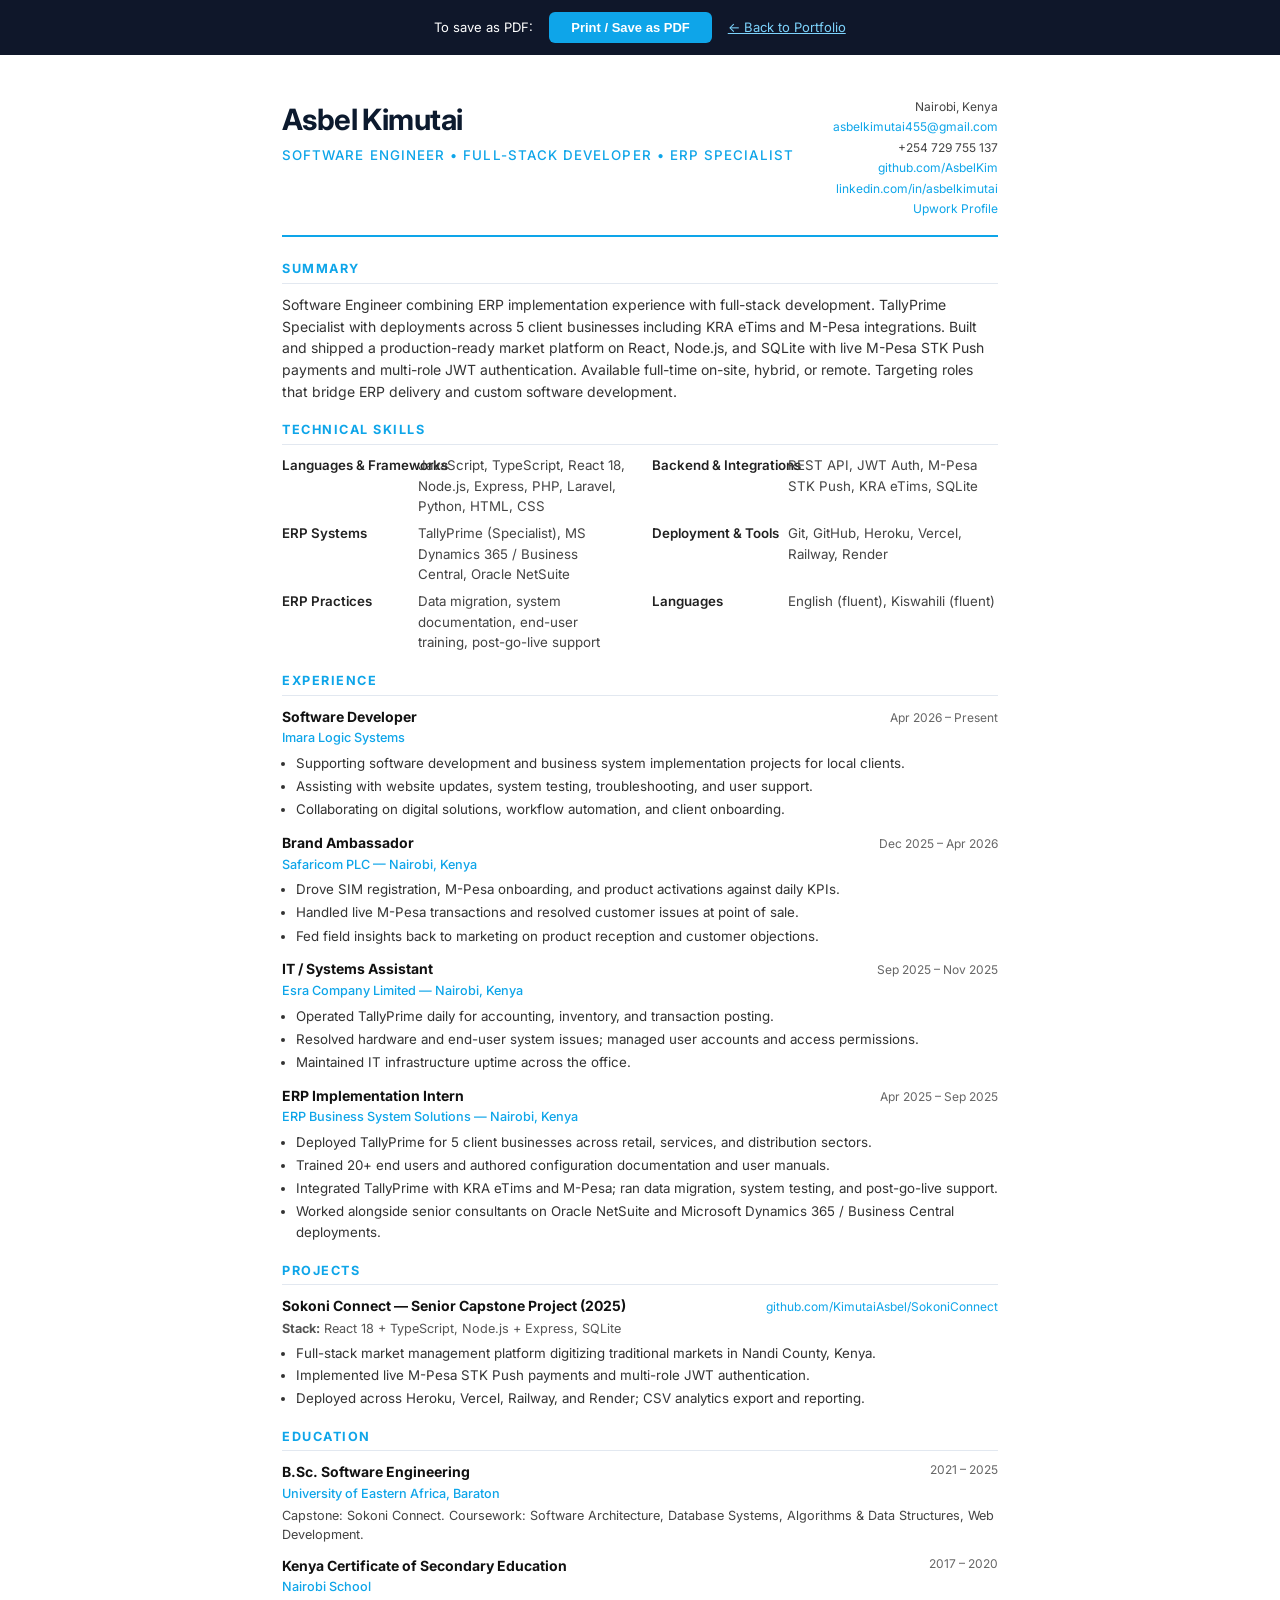
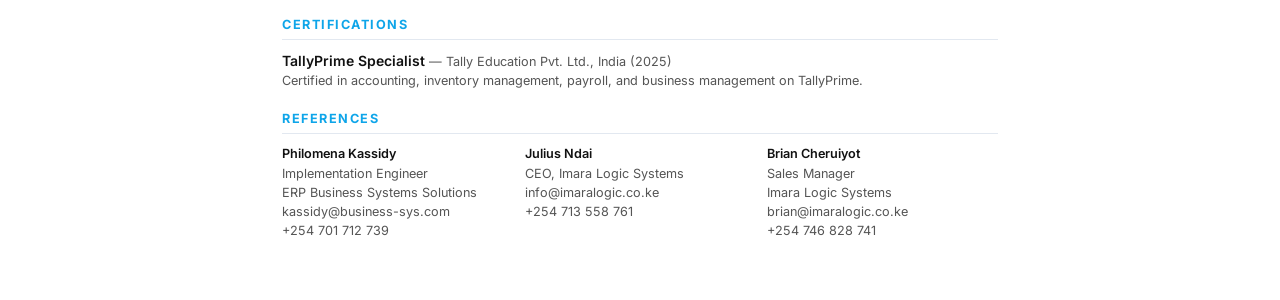
==== assets/cv.html @ 2aa05754 "Add hero photo, CV page, tech background, nav avatar & favicon - Added hero.jpg profile photo to cir" ====
<!DOCTYPE html>
<html lang="en">
<head>
  <meta charset="UTF-8" />
  <meta name="viewport" content="width=device-width, initial-scale=1.0" />
  <title>Asbel Kimutai — CV</title>
  <style>
    @import url('https://fonts.googleapis.com/css2?family=Inter:wght@300;400;500;600;700&display=swap');

    * { box-sizing: border-box; margin: 0; padding: 0; }

    body {
      font-family: 'Inter', Arial, sans-serif;
      background: #fff;
      color: #111;
      font-size: 10.5pt;
      line-height: 1.55;
    }

    .page {
      max-width: 820px;
      margin: 0 auto;
      padding: 42px 52px;
    }

    /* Header */
    .cv-header {
      display: flex;
      justify-content: space-between;
      align-items: flex-start;
      border-bottom: 2.5px solid #0ea5e9;
      padding-bottom: 16px;
      margin-bottom: 22px;
      gap: 1rem;
    }

    .cv-header-left h1 {
      font-size: 22pt;
      font-weight: 700;
      color: #0c1a2e;
      letter-spacing: -0.02em;
    }
    .cv-header-left .title {
      font-size: 10pt;
      font-weight: 500;
      color: #0ea5e9;
      letter-spacing: 0.08em;
      text-transform: uppercase;
      margin-top: 3px;
    }

    .cv-header-right {
      text-align: right;
      font-size: 9pt;
      color: #444;
      line-height: 1.7;
    }
    .cv-header-right a { color: #0ea5e9; text-decoration: none; }

    /* Section */
    .cv-section { margin-bottom: 18px; }
    .cv-section h2 {
      font-size: 9.5pt;
      font-weight: 700;
      letter-spacing: 0.12em;
      text-transform: uppercase;
      color: #0ea5e9;
      border-bottom: 1px solid #e2e8f0;
      padding-bottom: 4px;
      margin-bottom: 10px;
    }

    /* Summary */
    .summary p { color: #333; }

    /* Experience */
    .job { margin-bottom: 12px; }
    .job-header { display: flex; justify-content: space-between; align-items: baseline; }
    .job-title { font-weight: 700; font-size: 10.5pt; }
    .job-date { font-size: 9pt; color: #666; white-space: nowrap; }
    .job-company { color: #0ea5e9; font-size: 9.5pt; font-weight: 500; margin: 1px 0 5px; }
    .job ul { padding-left: 14px; list-style: disc; }
    .job li { margin-bottom: 2.5px; color: #333; font-size: 10pt; }

    /* Skills */
    .skills-grid {
      display: grid;
      grid-template-columns: 1fr 1fr;
      gap: 6px 24px;
    }
    .skill-row { display: flex; gap: 6px; align-items: baseline; font-size: 10pt; }
    .skill-label { font-weight: 600; white-space: nowrap; min-width: 130px; color: #222; }
    .skill-value { color: #444; }

    /* Education */
    .edu-item { margin-bottom: 10px; }
    .edu-header { display: flex; justify-content: space-between; }
    .edu-degree { font-weight: 700; }
    .edu-date { font-size: 9pt; color: #666; }
    .edu-school { color: #0ea5e9; font-size: 9.5pt; font-weight: 500; margin: 1px 0 2px; }
    .edu-note { color: #444; font-size: 9.5pt; }

    /* Project */
    .project-item { margin-bottom: 10px; }
    .project-header { display: flex; justify-content: space-between; align-items: baseline; }
    .project-name { font-weight: 700; }
    .project-link { font-size: 9pt; color: #0ea5e9; }
    .project-stack { color: #555; font-size: 9.5pt; margin: 2px 0 4px; }
    .project-item ul { padding-left: 14px; list-style: disc; }
    .project-item li { color: #333; font-size: 10pt; margin-bottom: 2px; }

    /* Cert */
    .cert-item { margin-bottom: 6px; }
    .cert-name { font-weight: 600; }
    .cert-issuer { color: #555; font-size: 9.5pt; }

    /* References */
    .refs-grid {
      display: grid;
      grid-template-columns: 1fr 1fr 1fr;
      gap: 12px;
    }
    .ref-item { font-size: 9.5pt; }
    .ref-item strong { display: block; font-weight: 600; margin-bottom: 1px; }
    .ref-item p { color: #555; line-height: 1.5; }

    /* Print */
    @media print {
      body { font-size: 10pt; }
      .page { padding: 28px 38px; max-width: 100%; }
      .no-print { display: none; }
      a { color: #0ea5e9 !important; }
    }

    /* Print button (screen only) */
    .print-bar {
      background: #0f172a;
      color: #fff;
      text-align: center;
      padding: 12px;
      font-family: 'Inter', Arial, sans-serif;
      font-size: 13px;
    }
    .print-bar button {
      background: #0ea5e9;
      color: #fff;
      border: none;
      padding: 8px 22px;
      border-radius: 6px;
      font-size: 13px;
      font-weight: 600;
      cursor: pointer;
      margin-left: 12px;
    }
    .print-bar button:hover { background: #0284c7; }
    @media print { .print-bar { display: none; } }
  </style>
</head>
<body>

  <div class="print-bar no-print">
    To save as PDF: <button onclick="window.print()">Print / Save as PDF</button>
    &nbsp;&nbsp; <a href="../index.html" style="color:#7dd3fc;">← Back to Portfolio</a>
  </div>

  <div class="page">

    <!-- HEADER -->
    <div class="cv-header">
      <div class="cv-header-left">
        <h1>Asbel Kimutai</h1>
        <p class="title">Software Engineer &bull; Full-Stack Developer &bull; ERP Specialist</p>
      </div>
      <div class="cv-header-right">
        <p>Nairobi, Kenya</p>
        <p><a href="mailto:asbelkimutai455@gmail.com">asbelkimutai455@gmail.com</a></p>
        <p>+254 729 755 137</p>
        <p><a href="https://github.com/AsbelKim">github.com/AsbelKim</a></p>
        <p><a href="https://www.linkedin.com/in/asbelkimutai">linkedin.com/in/asbelkimutai</a></p>
        <p><a href="https://www.upwork.com/freelancers/~01102719288a568b07">Upwork Profile</a></p>
      </div>
    </div>

    <!-- SUMMARY -->
    <div class="cv-section summary">
      <h2>Summary</h2>
      <p>Software Engineer combining ERP implementation experience with full-stack development. TallyPrime Specialist with deployments across 5 client businesses including KRA eTims and M-Pesa integrations. Built and shipped a production-ready market platform on React, Node.js, and SQLite with live M-Pesa STK Push payments and multi-role JWT authentication. Available full-time on-site, hybrid, or remote. Targeting roles that bridge ERP delivery and custom software development.</p>
    </div>

    <!-- SKILLS -->
    <div class="cv-section">
      <h2>Technical Skills</h2>
      <div class="skills-grid">
        <div class="skill-row"><span class="skill-label">Languages & Frameworks</span><span class="skill-value">JavaScript, TypeScript, React 18, Node.js, Express, PHP, Laravel, Python, HTML, CSS</span></div>
        <div class="skill-row"><span class="skill-label">Backend & Integrations</span><span class="skill-value">REST API, JWT Auth, M-Pesa STK Push, KRA eTims, SQLite</span></div>
        <div class="skill-row"><span class="skill-label">ERP Systems</span><span class="skill-value">TallyPrime (Specialist), MS Dynamics 365 / Business Central, Oracle NetSuite</span></div>
        <div class="skill-row"><span class="skill-label">Deployment & Tools</span><span class="skill-value">Git, GitHub, Heroku, Vercel, Railway, Render</span></div>
        <div class="skill-row"><span class="skill-label">ERP Practices</span><span class="skill-value">Data migration, system documentation, end-user training, post-go-live support</span></div>
        <div class="skill-row"><span class="skill-label">Languages</span><span class="skill-value">English (fluent), Kiswahili (fluent)</span></div>
      </div>
    </div>

    <!-- EXPERIENCE -->
    <div class="cv-section">
      <h2>Experience</h2>

      <div class="job">
        <div class="job-header">
          <span class="job-title">Software Developer</span>
          <span class="job-date">Apr 2026 – Present</span>
        </div>
        <p class="job-company">Imara Logic Systems</p>
        <ul>
          <li>Supporting software development and business system implementation projects for local clients.</li>
          <li>Assisting with website updates, system testing, troubleshooting, and user support.</li>
          <li>Collaborating on digital solutions, workflow automation, and client onboarding.</li>
        </ul>
      </div>

      <div class="job">
        <div class="job-header">
          <span class="job-title">Brand Ambassador</span>
          <span class="job-date">Dec 2025 – Apr 2026</span>
        </div>
        <p class="job-company">Safaricom PLC — Nairobi, Kenya</p>
        <ul>
          <li>Drove SIM registration, M-Pesa onboarding, and product activations against daily KPIs.</li>
          <li>Handled live M-Pesa transactions and resolved customer issues at point of sale.</li>
          <li>Fed field insights back to marketing on product reception and customer objections.</li>
        </ul>
      </div>

      <div class="job">
        <div class="job-header">
          <span class="job-title">IT / Systems Assistant</span>
          <span class="job-date">Sep 2025 – Nov 2025</span>
        </div>
        <p class="job-company">Esra Company Limited — Nairobi, Kenya</p>
        <ul>
          <li>Operated TallyPrime daily for accounting, inventory, and transaction posting.</li>
          <li>Resolved hardware and end-user system issues; managed user accounts and access permissions.</li>
          <li>Maintained IT infrastructure uptime across the office.</li>
        </ul>
      </div>

      <div class="job">
        <div class="job-header">
          <span class="job-title">ERP Implementation Intern</span>
          <span class="job-date">Apr 2025 – Sep 2025</span>
        </div>
        <p class="job-company">ERP Business System Solutions — Nairobi, Kenya</p>
        <ul>
          <li>Deployed TallyPrime for 5 client businesses across retail, services, and distribution sectors.</li>
          <li>Trained 20+ end users and authored configuration documentation and user manuals.</li>
          <li>Integrated TallyPrime with KRA eTims and M-Pesa; ran data migration, system testing, and post-go-live support.</li>
          <li>Worked alongside senior consultants on Oracle NetSuite and Microsoft Dynamics 365 / Business Central deployments.</li>
        </ul>
      </div>
    </div>

    <!-- PROJECT -->
    <div class="cv-section">
      <h2>Projects</h2>
      <div class="project-item">
        <div class="project-header">
          <span class="project-name">Sokoni Connect — Senior Capstone Project (2025)</span>
          <span class="project-link">github.com/KimutaiAsbel/SokoniConnect</span>
        </div>
        <p class="project-stack"><strong>Stack:</strong> React 18 + TypeScript, Node.js + Express, SQLite</p>
        <ul>
          <li>Full-stack market management platform digitizing traditional markets in Nandi County, Kenya.</li>
          <li>Implemented live M-Pesa STK Push payments and multi-role JWT authentication.</li>
          <li>Deployed across Heroku, Vercel, Railway, and Render; CSV analytics export and reporting.</li>
        </ul>
      </div>
    </div>

    <!-- EDUCATION -->
    <div class="cv-section">
      <h2>Education</h2>
      <div class="edu-item">
        <div class="edu-header">
          <span class="edu-degree">B.Sc. Software Engineering</span>
          <span class="edu-date">2021 – 2025</span>
        </div>
        <p class="edu-school">University of Eastern Africa, Baraton</p>
        <p class="edu-note">Capstone: Sokoni Connect. Coursework: Software Architecture, Database Systems, Algorithms & Data Structures, Web Development.</p>
      </div>
      <div class="edu-item">
        <div class="edu-header">
          <span class="edu-degree">Kenya Certificate of Secondary Education</span>
          <span class="edu-date">2017 – 2020</span>
        </div>
        <p class="edu-school">Nairobi School</p>
      </div>
    </div>

    <!-- CERTIFICATIONS -->
    <div class="cv-section">
      <h2>Certifications</h2>
      <div class="cert-item">
        <span class="cert-name">TallyPrime Specialist</span>
        <span class="cert-issuer"> — Tally Education Pvt. Ltd., India (2025)</span>
        <p style="color:#555;font-size:9.5pt;">Certified in accounting, inventory management, payroll, and business management on TallyPrime.</p>
      </div>
    </div>

    <!-- REFERENCES -->
    <div class="cv-section">
      <h2>References</h2>
      <div class="refs-grid">
        <div class="ref-item">
          <strong>Philomena Kassidy</strong>
          <p>Implementation Engineer<br>ERP Business Systems Solutions<br>kassidy@business-sys.com<br>+254 701 712 739</p>
        </div>
        <div class="ref-item">
          <strong>Julius Ndai</strong>
          <p>CEO, Imara Logic Systems<br>info@imaralogic.co.ke<br>+254 713 558 761</p>
        </div>
        <div class="ref-item">
          <strong>Brian Cheruiyot</strong>
          <p>Sales Manager<br>Imara Logic Systems<br>brian@imaralogic.co.ke<br>+254 746 828 741</p>
        </div>
      </div>
    </div>

  </div>
</body>
</html>
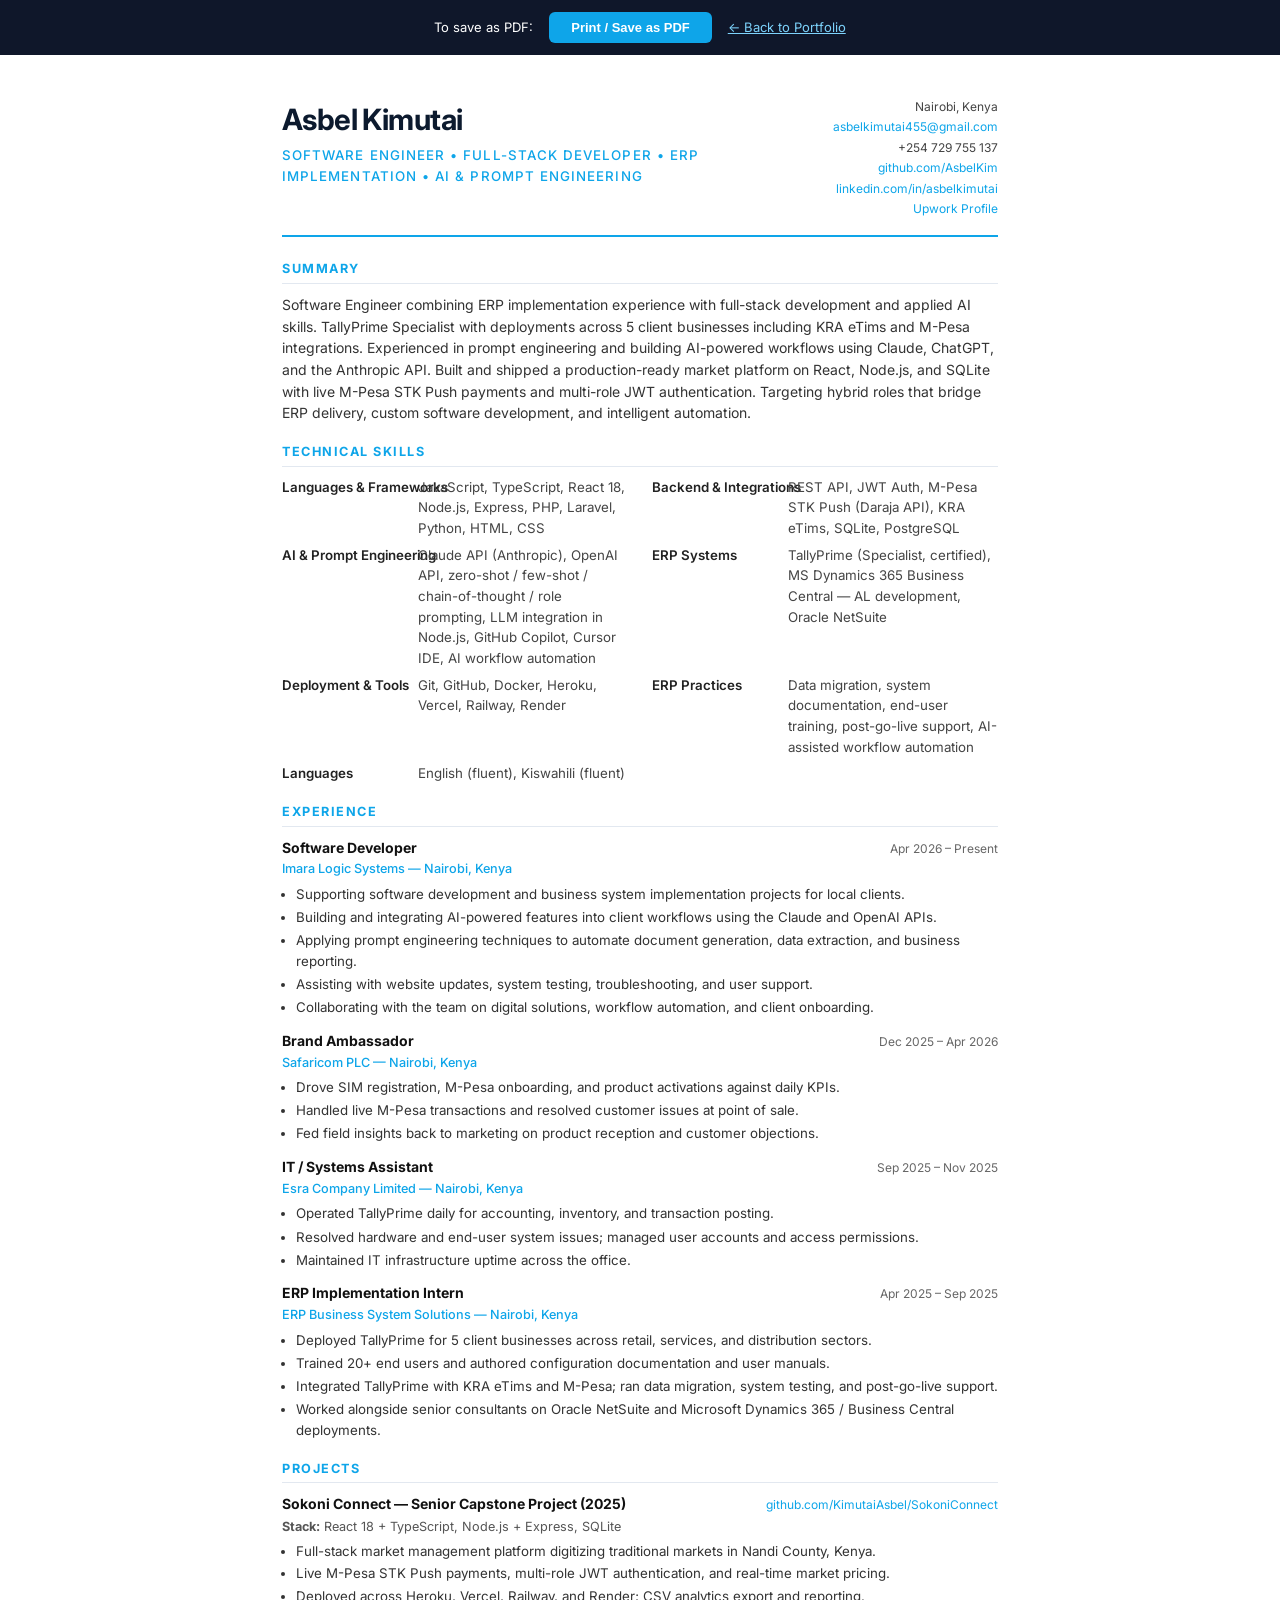
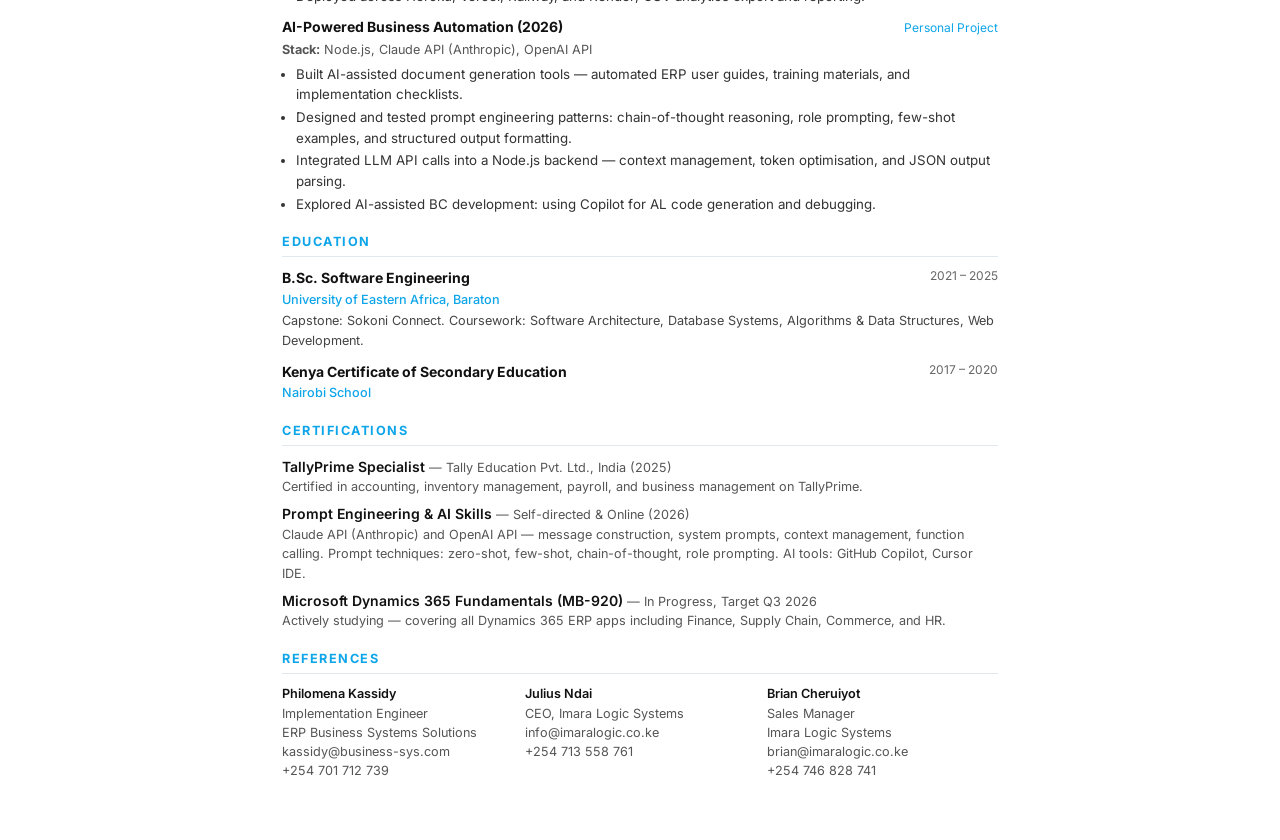
==== commit c65f3806: "Update portfolio and CV with AI and prompt engineering skills - Add AI & Prompt Engineering to hero " ====
--- a/assets/cv.html
+++ b/assets/cv.html
@@ -169,7 +169,7 @@
     <div class="cv-header">
       <div class="cv-header-left">
         <h1>Asbel Kimutai</h1>
-        <p class="title">Software Engineer &bull; Full-Stack Developer &bull; ERP Specialist</p>
+        <p class="title">Software Engineer &bull; Full-Stack Developer &bull; ERP Implementation &bull; AI &amp; Prompt Engineering</p>
       </div>
       <div class="cv-header-right">
         <p>Nairobi, Kenya</p>
@@ -184,7 +184,7 @@
     <!-- SUMMARY -->
     <div class="cv-section summary">
       <h2>Summary</h2>
-      <p>Software Engineer combining ERP implementation experience with full-stack development. TallyPrime Specialist with deployments across 5 client businesses including KRA eTims and M-Pesa integrations. Built and shipped a production-ready market platform on React, Node.js, and SQLite with live M-Pesa STK Push payments and multi-role JWT authentication. Available full-time on-site, hybrid, or remote. Targeting roles that bridge ERP delivery and custom software development.</p>
+      <p>Software Engineer combining ERP implementation experience with full-stack development and applied AI skills. TallyPrime Specialist with deployments across 5 client businesses including KRA eTims and M-Pesa integrations. Experienced in prompt engineering and building AI-powered workflows using Claude, ChatGPT, and the Anthropic API. Built and shipped a production-ready market platform on React, Node.js, and SQLite with live M-Pesa STK Push payments and multi-role JWT authentication. Targeting hybrid roles that bridge ERP delivery, custom software development, and intelligent automation.</p>
     </div>
 
     <!-- SKILLS -->
@@ -192,10 +192,11 @@
       <h2>Technical Skills</h2>
       <div class="skills-grid">
         <div class="skill-row"><span class="skill-label">Languages & Frameworks</span><span class="skill-value">JavaScript, TypeScript, React 18, Node.js, Express, PHP, Laravel, Python, HTML, CSS</span></div>
-        <div class="skill-row"><span class="skill-label">Backend & Integrations</span><span class="skill-value">REST API, JWT Auth, M-Pesa STK Push, KRA eTims, SQLite</span></div>
-        <div class="skill-row"><span class="skill-label">ERP Systems</span><span class="skill-value">TallyPrime (Specialist), MS Dynamics 365 / Business Central, Oracle NetSuite</span></div>
-        <div class="skill-row"><span class="skill-label">Deployment & Tools</span><span class="skill-value">Git, GitHub, Heroku, Vercel, Railway, Render</span></div>
-        <div class="skill-row"><span class="skill-label">ERP Practices</span><span class="skill-value">Data migration, system documentation, end-user training, post-go-live support</span></div>
+        <div class="skill-row"><span class="skill-label">Backend & Integrations</span><span class="skill-value">REST API, JWT Auth, M-Pesa STK Push (Daraja API), KRA eTims, SQLite, PostgreSQL</span></div>
+        <div class="skill-row"><span class="skill-label">AI & Prompt Engineering</span><span class="skill-value">Claude API (Anthropic), OpenAI API, zero-shot / few-shot / chain-of-thought / role prompting, LLM integration in Node.js, GitHub Copilot, Cursor IDE, AI workflow automation</span></div>
+        <div class="skill-row"><span class="skill-label">ERP Systems</span><span class="skill-value">TallyPrime (Specialist, certified), MS Dynamics 365 Business Central — AL development, Oracle NetSuite</span></div>
+        <div class="skill-row"><span class="skill-label">Deployment & Tools</span><span class="skill-value">Git, GitHub, Docker, Heroku, Vercel, Railway, Render</span></div>
+        <div class="skill-row"><span class="skill-label">ERP Practices</span><span class="skill-value">Data migration, system documentation, end-user training, post-go-live support, AI-assisted workflow automation</span></div>
         <div class="skill-row"><span class="skill-label">Languages</span><span class="skill-value">English (fluent), Kiswahili (fluent)</span></div>
       </div>
     </div>
@@ -209,11 +210,13 @@
           <span class="job-title">Software Developer</span>
           <span class="job-date">Apr 2026 – Present</span>
         </div>
-        <p class="job-company">Imara Logic Systems</p>
+        <p class="job-company">Imara Logic Systems — Nairobi, Kenya</p>
         <ul>
           <li>Supporting software development and business system implementation projects for local clients.</li>
+          <li>Building and integrating AI-powered features into client workflows using the Claude and OpenAI APIs.</li>
+          <li>Applying prompt engineering techniques to automate document generation, data extraction, and business reporting.</li>
           <li>Assisting with website updates, system testing, troubleshooting, and user support.</li>
-          <li>Collaborating on digital solutions, workflow automation, and client onboarding.</li>
+          <li>Collaborating with the team on digital solutions, workflow automation, and client onboarding.</li>
         </ul>
       </div>
 
@@ -269,8 +272,21 @@
         <p class="project-stack"><strong>Stack:</strong> React 18 + TypeScript, Node.js + Express, SQLite</p>
         <ul>
           <li>Full-stack market management platform digitizing traditional markets in Nandi County, Kenya.</li>
-          <li>Implemented live M-Pesa STK Push payments and multi-role JWT authentication.</li>
+          <li>Live M-Pesa STK Push payments, multi-role JWT authentication, and real-time market pricing.</li>
           <li>Deployed across Heroku, Vercel, Railway, and Render; CSV analytics export and reporting.</li>
+        </ul>
+      </div>
+      <div class="project-item">
+        <div class="project-header">
+          <span class="project-name">AI-Powered Business Automation (2026)</span>
+          <span class="project-link">Personal Project</span>
+        </div>
+        <p class="project-stack"><strong>Stack:</strong> Node.js, Claude API (Anthropic), OpenAI API</p>
+        <ul>
+          <li>Built AI-assisted document generation tools — automated ERP user guides, training materials, and implementation checklists.</li>
+          <li>Designed and tested prompt engineering patterns: chain-of-thought reasoning, role prompting, few-shot examples, and structured output formatting.</li>
+          <li>Integrated LLM API calls into a Node.js backend — context management, token optimisation, and JSON output parsing.</li>
+          <li>Explored AI-assisted BC development: using Copilot for AL code generation and debugging.</li>
         </ul>
       </div>
     </div>
@@ -303,6 +319,16 @@
         <span class="cert-issuer"> — Tally Education Pvt. Ltd., India (2025)</span>
         <p style="color:#555;font-size:9.5pt;">Certified in accounting, inventory management, payroll, and business management on TallyPrime.</p>
       </div>
+      <div class="cert-item">
+        <span class="cert-name">Prompt Engineering &amp; AI Skills</span>
+        <span class="cert-issuer"> — Self-directed &amp; Online (2026)</span>
+        <p style="color:#555;font-size:9.5pt;">Claude API (Anthropic) and OpenAI API — message construction, system prompts, context management, function calling. Prompt techniques: zero-shot, few-shot, chain-of-thought, role prompting. AI tools: GitHub Copilot, Cursor IDE.</p>
+      </div>
+      <div class="cert-item">
+        <span class="cert-name">Microsoft Dynamics 365 Fundamentals (MB-920)</span>
+        <span class="cert-issuer"> — In Progress, Target Q3 2026</span>
+        <p style="color:#555;font-size:9.5pt;">Actively studying — covering all Dynamics 365 ERP apps including Finance, Supply Chain, Commerce, and HR.</p>
+      </div>
     </div>
 
     <!-- REFERENCES -->
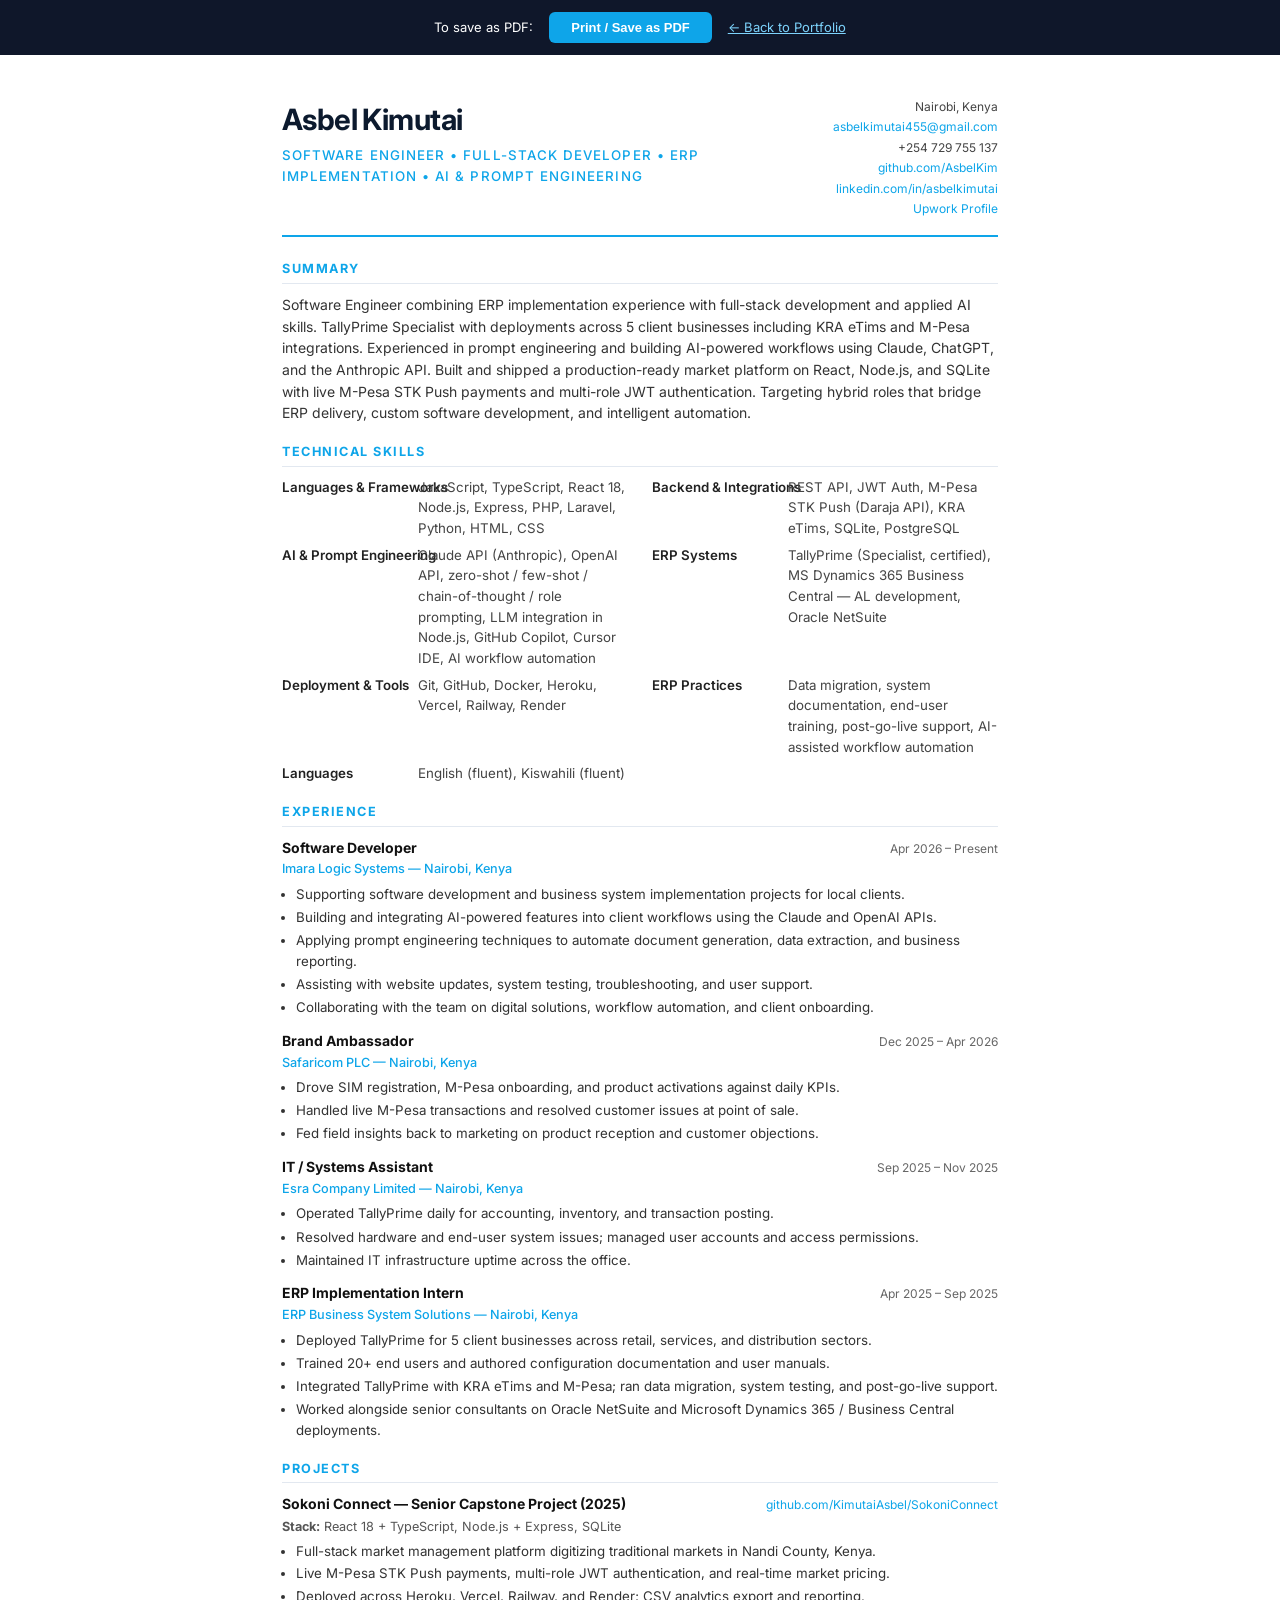
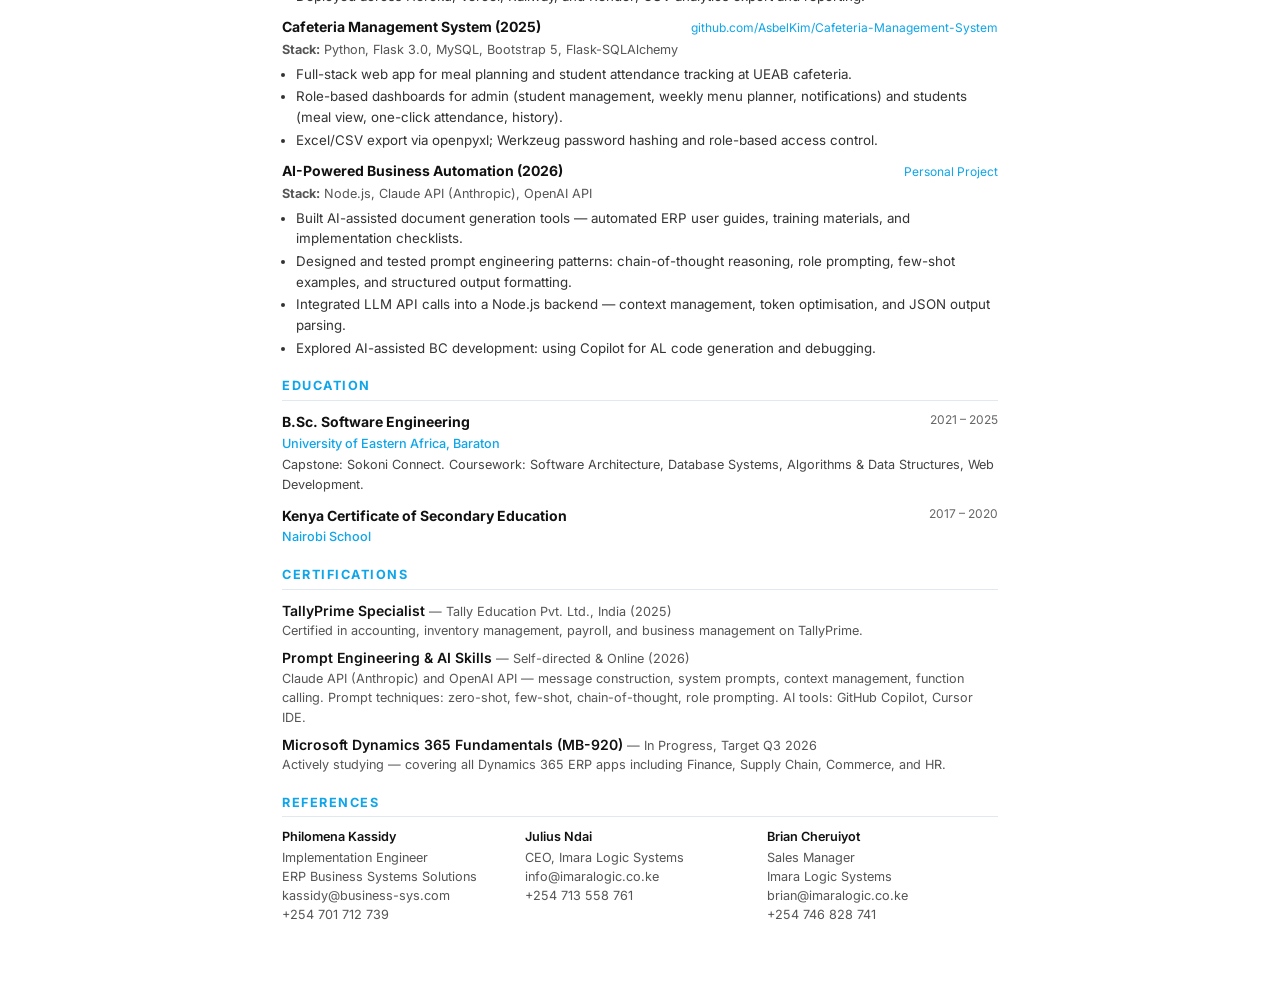
==== commit cb1e1f95: "Add Cafeteria Management System project + redesign project cards - New project card: UEAB Cafeteria " ====
--- a/assets/cv.html
+++ b/assets/cv.html
@@ -278,6 +278,18 @@
       </div>
       <div class="project-item">
         <div class="project-header">
+          <span class="project-name">Cafeteria Management System (2025)</span>
+          <span class="project-link">github.com/AsbelKim/Cafeteria-Management-System</span>
+        </div>
+        <p class="project-stack"><strong>Stack:</strong> Python, Flask 3.0, MySQL, Bootstrap 5, Flask-SQLAlchemy</p>
+        <ul>
+          <li>Full-stack web app for meal planning and student attendance tracking at UEAB cafeteria.</li>
+          <li>Role-based dashboards for admin (student management, weekly menu planner, notifications) and students (meal view, one-click attendance, history).</li>
+          <li>Excel/CSV export via openpyxl; Werkzeug password hashing and role-based access control.</li>
+        </ul>
+      </div>
+      <div class="project-item">
+        <div class="project-header">
           <span class="project-name">AI-Powered Business Automation (2026)</span>
           <span class="project-link">Personal Project</span>
         </div>
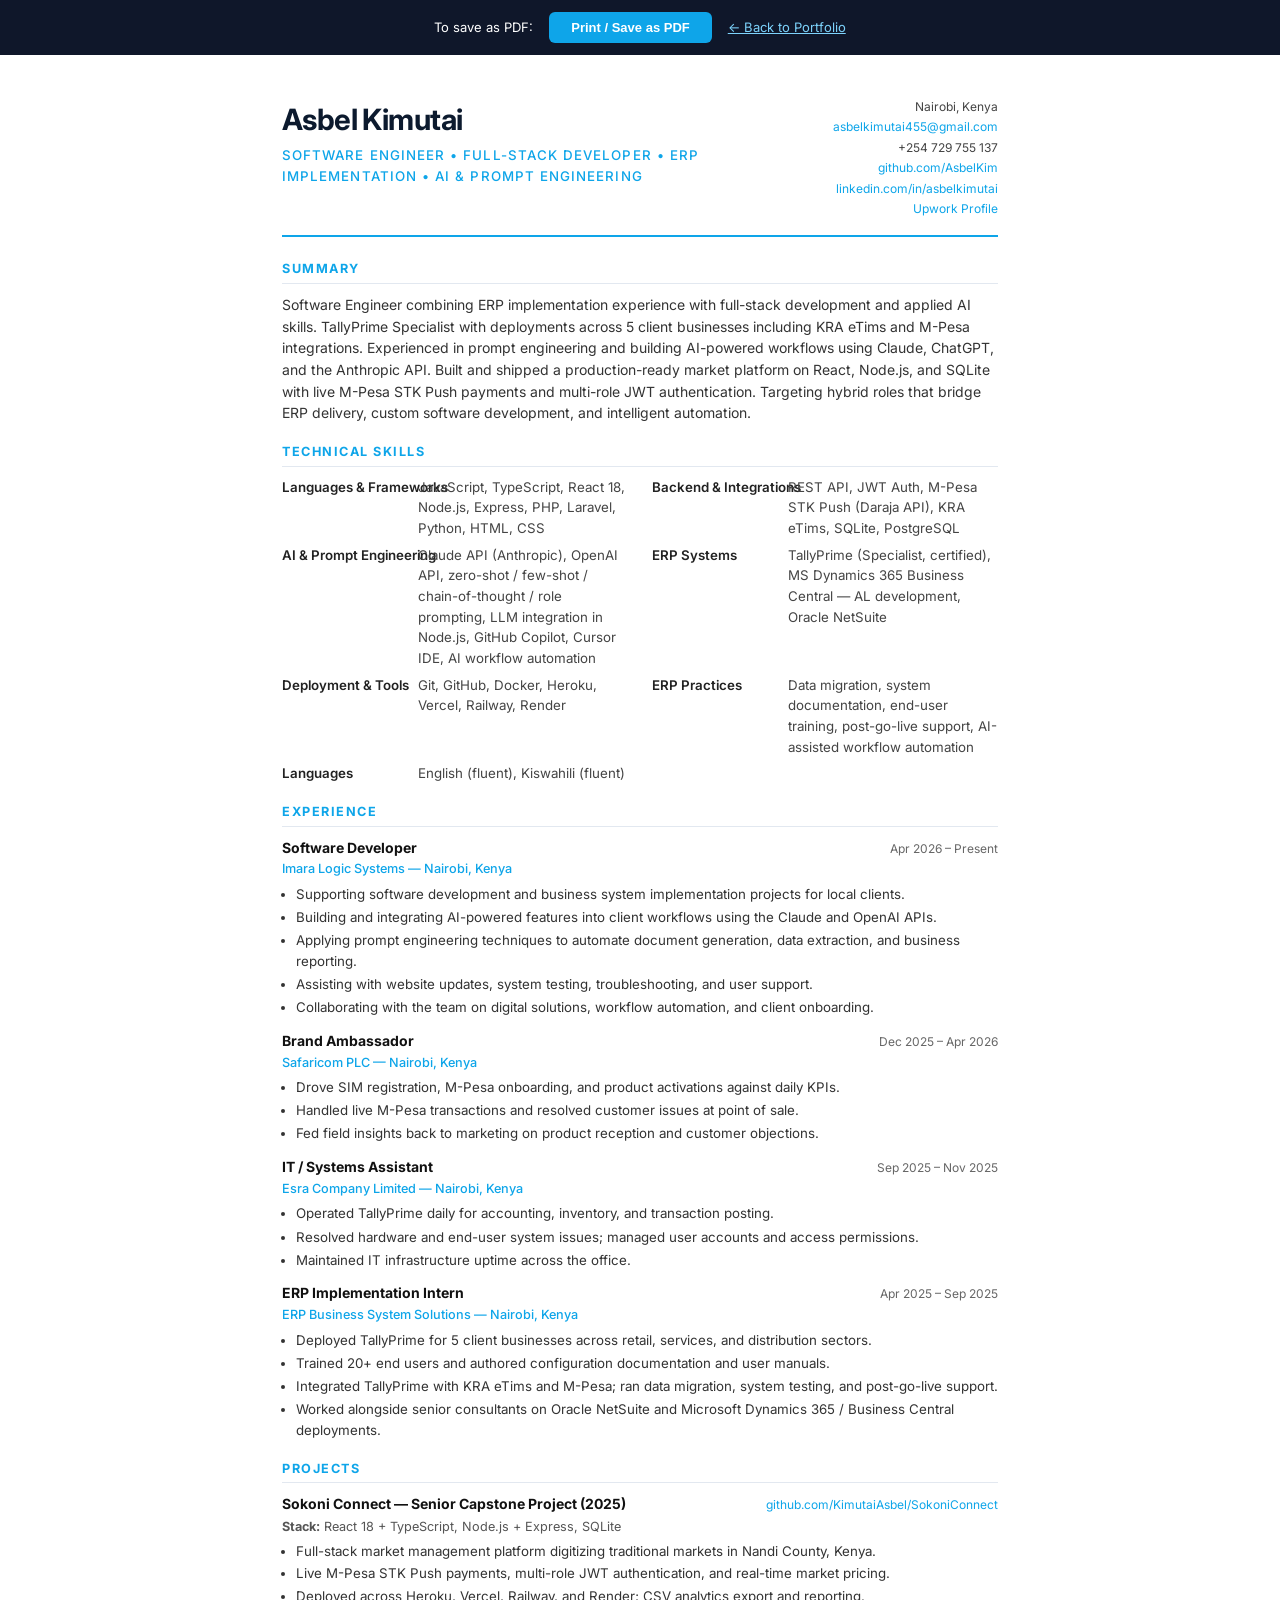
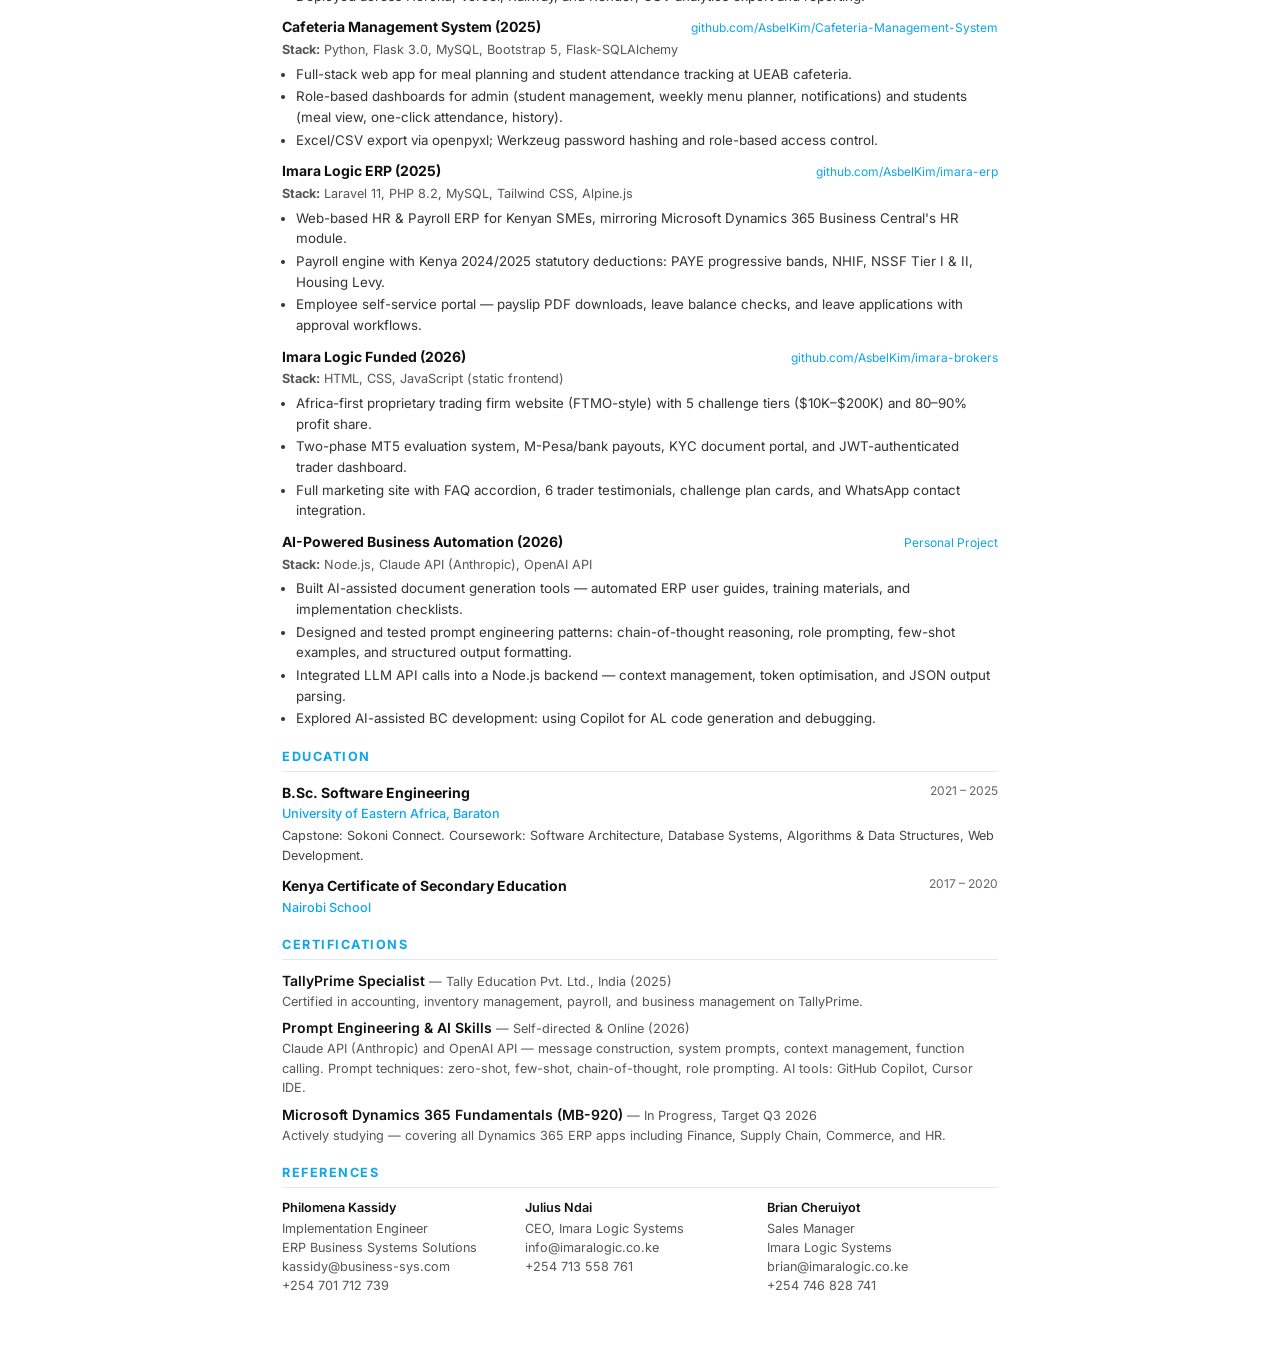
==== commit e522252e: "Add Imara Logic ERP and Imara Logic Funded project cards - Imara Logic ERP: Laravel 11 / PHP 8.2 HR " ====
--- a/assets/cv.html
+++ b/assets/cv.html
@@ -290,6 +290,30 @@
       </div>
       <div class="project-item">
         <div class="project-header">
+          <span class="project-name">Imara Logic ERP (2025)</span>
+          <span class="project-link">github.com/AsbelKim/imara-erp</span>
+        </div>
+        <p class="project-stack"><strong>Stack:</strong> Laravel 11, PHP 8.2, MySQL, Tailwind CSS, Alpine.js</p>
+        <ul>
+          <li>Web-based HR &amp; Payroll ERP for Kenyan SMEs, mirroring Microsoft Dynamics 365 Business Central's HR module.</li>
+          <li>Payroll engine with Kenya 2024/2025 statutory deductions: PAYE progressive bands, NHIF, NSSF Tier I &amp; II, Housing Levy.</li>
+          <li>Employee self-service portal — payslip PDF downloads, leave balance checks, and leave applications with approval workflows.</li>
+        </ul>
+      </div>
+      <div class="project-item">
+        <div class="project-header">
+          <span class="project-name">Imara Logic Funded (2026)</span>
+          <span class="project-link">github.com/AsbelKim/imara-brokers</span>
+        </div>
+        <p class="project-stack"><strong>Stack:</strong> HTML, CSS, JavaScript (static frontend)</p>
+        <ul>
+          <li>Africa-first proprietary trading firm website (FTMO-style) with 5 challenge tiers ($10K–$200K) and 80–90% profit share.</li>
+          <li>Two-phase MT5 evaluation system, M-Pesa/bank payouts, KYC document portal, and JWT-authenticated trader dashboard.</li>
+          <li>Full marketing site with FAQ accordion, 6 trader testimonials, challenge plan cards, and WhatsApp contact integration.</li>
+        </ul>
+      </div>
+      <div class="project-item">
+        <div class="project-header">
           <span class="project-name">AI-Powered Business Automation (2026)</span>
           <span class="project-link">Personal Project</span>
         </div>
